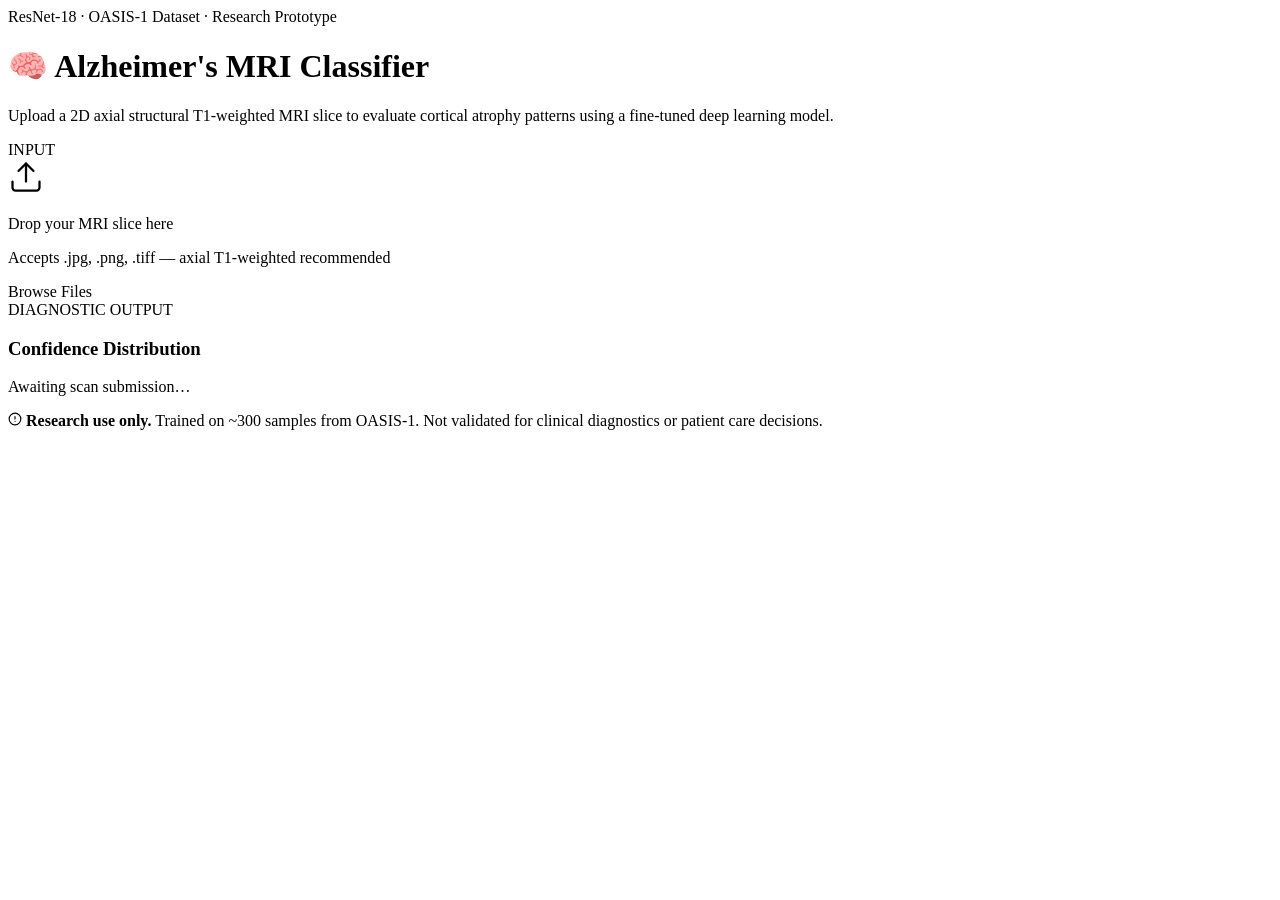
==== frontend/index.html @ d016dac1 "Rename index.html to frontend/index.html" ====
<!DOCTYPE html>
<html lang="en">
<head>
    <meta charset="UTF-8">
    <meta name="viewport" content="width=device-width, initial-scale=1.0">
    <title>Alzheimer's MRI Classifier</title>
    <link rel="preconnect" href="https://fonts.googleapis.com">
    <link rel="preconnect" href="https://fonts.gstatic.com" crossorigin>
    <link href="https://fonts.googleapis.com/css2?family=Inter:wght@300;400;500;600&family=JetBrains+Mono:wght@400;500&display=swap" rel="stylesheet">
    <link rel="stylesheet" href="styles.css">
</head>
<body>

    <div class="container">
        <header>
            <div class="header-tag">ResNet-18 · OASIS-1 Dataset · Research Prototype</div>
            <h1><span class="brain-icon">🧠</span> Alzheimer's MRI Classifier</h1>
            <p class="subtitle">Upload a 2D axial structural T1-weighted MRI slice to evaluate cortical atrophy patterns using a fine-tuned deep learning model.</p>
        </header>

        <div class="grid">
            <!-- Upload Panel -->
            <div class="card upload-card">
                <div class="card-label">INPUT</div>
                <div id="dropZone" class="drop-zone" onclick="document.getElementById('fileInput').click()">
                    <div class="drop-icon">
                        <svg xmlns="http://www.w3.org/2000/svg" width="36" height="36" viewBox="0 0 24 24" fill="none" stroke="currentColor" stroke-width="1.5" stroke-linecap="round" stroke-linejoin="round">
                            <path d="M21 15v4a2 2 0 0 1-2 2H5a2 2 0 0 1-2-2v-4"/>
                            <polyline points="17 8 12 3 7 8"/>
                            <line x1="12" y1="3" x2="12" y2="15"/>
                        </svg>
                    </div>
                    <p class="drop-title">Drop your MRI slice here</p>
                    <p class="drop-hint">Accepts .jpg, .png, .tiff — axial T1-weighted recommended</p>
                    <span class="btn-browse">Browse Files</span>
                    <input type="file" id="fileInput" accept="image/*" hidden>
                </div>
                <div class="preview-wrapper" id="previewWrapper" style="display: none;">
                    <img id="previewImage" class="mri-preview" src="#" alt="MRI Scan Preview">
                    <div class="preview-label">
                        <span class="mono" id="previewFilename">scan.jpg</span>
                        <span class="change-link" onclick="document.getElementById('fileInput').click()">Change</span>
                    </div>
                </div>
            </div>

            <!-- Results Panel -->
            <div class="card metrics-card">
                <div class="card-label">DIAGNOSTIC OUTPUT</div>
                <h3>Confidence Distribution</h3>

                <div id="warningBanner" class="warning-banner" style="display: none;"></div>

                <div id="resultsContainer">
                    <div class="placeholder-state">
                        <div class="placeholder-bars">
                            <div class="ph-bar" style="width: 80%"></div>
                            <div class="ph-bar" style="width: 55%"></div>
                            <div class="ph-bar" style="width: 35%"></div>
                            <div class="ph-bar" style="width: 20%"></div>
                        </div>
                        <p class="placeholder-text">Awaiting scan submission…</p>
                    </div>
                </div>

                <footer class="clinical-disclaimer">
                    <svg xmlns="http://www.w3.org/2000/svg" width="14" height="14" viewBox="0 0 24 24" fill="none" stroke="currentColor" stroke-width="2" stroke-linecap="round" stroke-linejoin="round"><circle cx="12" cy="12" r="10"/><line x1="12" y1="8" x2="12" y2="12"/><line x1="12" y1="16" x2="12.01" y2="16"/></svg>
                    <span><strong>Research use only.</strong> Trained on ~300 samples from OASIS-1. Not validated for clinical diagnostics or patient care decisions.</span>
                </footer>
            </div>
        </div>
    </div>

    <script src="script.js"></script>
</body>
</html>
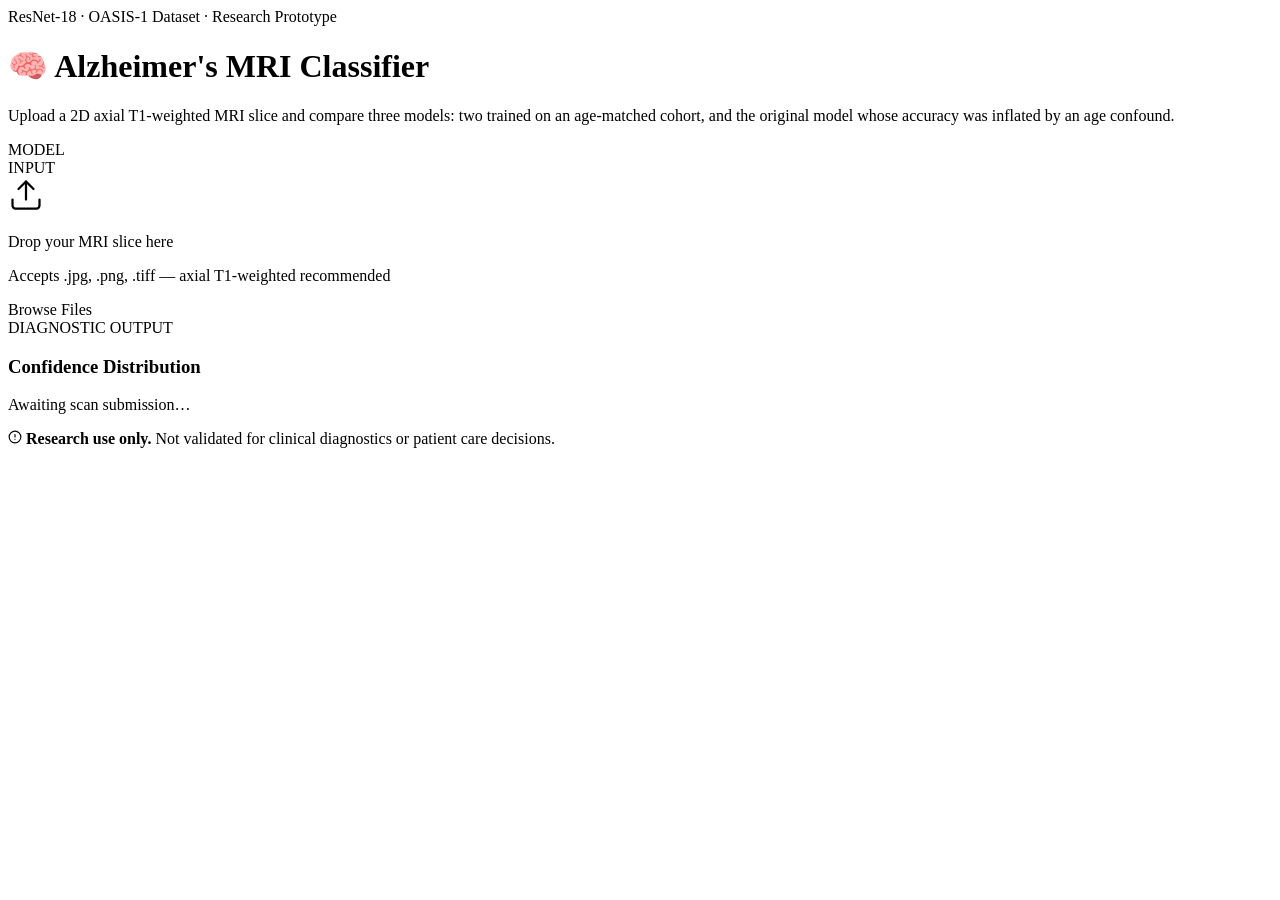
==== commit a9e2a139: "Rename index.html to frontend/index.html" ====
--- a/frontend/index.html
+++ b/frontend/index.html
@@ -1,76 +1,80 @@
-<!DOCTYPE html>
-<html lang="en">
-<head>
-    <meta charset="UTF-8">
-    <meta name="viewport" content="width=device-width, initial-scale=1.0">
-    <title>Alzheimer's MRI Classifier</title>
-    <link rel="preconnect" href="https://fonts.googleapis.com">
-    <link rel="preconnect" href="https://fonts.gstatic.com" crossorigin>
-    <link href="https://fonts.googleapis.com/css2?family=Inter:wght@300;400;500;600&family=JetBrains+Mono:wght@400;500&display=swap" rel="stylesheet">
-    <link rel="stylesheet" href="styles.css">
-</head>
-<body>
-
-    <div class="container">
-        <header>
-            <div class="header-tag">ResNet-18 · OASIS-1 Dataset · Research Prototype</div>
-            <h1><span class="brain-icon">🧠</span> Alzheimer's MRI Classifier</h1>
-            <p class="subtitle">Upload a 2D axial structural T1-weighted MRI slice to evaluate cortical atrophy patterns using a fine-tuned deep learning model.</p>
-        </header>
-
-        <div class="grid">
-            <!-- Upload Panel -->
-            <div class="card upload-card">
-                <div class="card-label">INPUT</div>
-                <div id="dropZone" class="drop-zone" onclick="document.getElementById('fileInput').click()">
-                    <div class="drop-icon">
-                        <svg xmlns="http://www.w3.org/2000/svg" width="36" height="36" viewBox="0 0 24 24" fill="none" stroke="currentColor" stroke-width="1.5" stroke-linecap="round" stroke-linejoin="round">
-                            <path d="M21 15v4a2 2 0 0 1-2 2H5a2 2 0 0 1-2-2v-4"/>
-                            <polyline points="17 8 12 3 7 8"/>
-                            <line x1="12" y1="3" x2="12" y2="15"/>
-                        </svg>
-                    </div>
-                    <p class="drop-title">Drop your MRI slice here</p>
-                    <p class="drop-hint">Accepts .jpg, .png, .tiff — axial T1-weighted recommended</p>
-                    <span class="btn-browse">Browse Files</span>
-                    <input type="file" id="fileInput" accept="image/*" hidden>
-                </div>
-                <div class="preview-wrapper" id="previewWrapper" style="display: none;">
-                    <img id="previewImage" class="mri-preview" src="#" alt="MRI Scan Preview">
-                    <div class="preview-label">
-                        <span class="mono" id="previewFilename">scan.jpg</span>
-                        <span class="change-link" onclick="document.getElementById('fileInput').click()">Change</span>
-                    </div>
-                </div>
-            </div>
-
-            <!-- Results Panel -->
-            <div class="card metrics-card">
-                <div class="card-label">DIAGNOSTIC OUTPUT</div>
-                <h3>Confidence Distribution</h3>
-
-                <div id="warningBanner" class="warning-banner" style="display: none;"></div>
-
-                <div id="resultsContainer">
-                    <div class="placeholder-state">
-                        <div class="placeholder-bars">
-                            <div class="ph-bar" style="width: 80%"></div>
-                            <div class="ph-bar" style="width: 55%"></div>
-                            <div class="ph-bar" style="width: 35%"></div>
-                            <div class="ph-bar" style="width: 20%"></div>
-                        </div>
-                        <p class="placeholder-text">Awaiting scan submission…</p>
-                    </div>
-                </div>
-
-                <footer class="clinical-disclaimer">
-                    <svg xmlns="http://www.w3.org/2000/svg" width="14" height="14" viewBox="0 0 24 24" fill="none" stroke="currentColor" stroke-width="2" stroke-linecap="round" stroke-linejoin="round"><circle cx="12" cy="12" r="10"/><line x1="12" y1="8" x2="12" y2="12"/><line x1="12" y1="16" x2="12.01" y2="16"/></svg>
-                    <span><strong>Research use only.</strong> Trained on ~300 samples from OASIS-1. Not validated for clinical diagnostics or patient care decisions.</span>
-                </footer>
-            </div>
-        </div>
-    </div>
-
-    <script src="script.js"></script>
-</body>
-</html>
+<!DOCTYPE html>
+<html lang="en">
+<head>
+    <meta charset="UTF-8">
+    <meta name="viewport" content="width=device-width, initial-scale=1.0">
+    <title>Alzheimer's MRI Classifier</title>
+    <link rel="preconnect" href="https://fonts.googleapis.com">
+    <link rel="preconnect" href="https://fonts.gstatic.com" crossorigin>
+    <link href="https://fonts.googleapis.com/css2?family=Inter:wght@300;400;500;600&family=JetBrains+Mono:wght@400;500&display=swap" rel="stylesheet">
+    <link rel="stylesheet" href="styles.css">
+</head>
+<body>
+
+    <div class="container">
+        <header>
+            <div class="header-tag">ResNet-18 · OASIS-1 Dataset · Research Prototype</div>
+            <h1><span class="brain-icon">🧠</span> Alzheimer's MRI Classifier</h1>
+            <p class="subtitle">Upload a 2D axial T1-weighted MRI slice and compare three models: two trained on an age-matched cohort, and the original model whose accuracy was inflated by an age confound.</p>
+        </header>
+
+        <div class="grid">
+            <!-- Upload Panel -->
+            <div class="card upload-card">
+                <div class="card-label">MODEL</div>
+                <div class="model-picker" id="modelPicker" role="radiogroup" aria-label="Choose a model"></div>
+
+                <div class="card-label">INPUT</div>
+                <div id="dropZone" class="drop-zone" tabindex="0" role="button" aria-label="Upload an MRI slice">
+                    <div class="drop-icon">
+                        <svg xmlns="http://www.w3.org/2000/svg" width="36" height="36" viewBox="0 0 24 24" fill="none" stroke="currentColor" stroke-width="1.5" stroke-linecap="round" stroke-linejoin="round">
+                            <path d="M21 15v4a2 2 0 0 1-2 2H5a2 2 0 0 1-2-2v-4"/>
+                            <polyline points="17 8 12 3 7 8"/>
+                            <line x1="12" y1="3" x2="12" y2="15"/>
+                        </svg>
+                    </div>
+                    <p class="drop-title">Drop your MRI slice here</p>
+                    <p class="drop-hint">Accepts .jpg, .png, .tiff — axial T1-weighted recommended</p>
+                    <span class="btn-browse">Browse Files</span>
+                    <input type="file" id="fileInput" accept="image/*" hidden>
+                </div>
+                <div class="preview-wrapper" id="previewWrapper" style="display: none;">
+                    <img id="previewImage" class="mri-preview" src="#" alt="MRI Scan Preview">
+                    <div class="preview-label">
+                        <span class="mono" id="previewFilename">scan.jpg</span>
+                        <span class="change-link" id="changeLink" tabindex="0" role="button">Change</span>
+                    </div>
+                </div>
+            </div>
+
+            <!-- Results Panel -->
+            <div class="card metrics-card">
+                <div class="card-label">DIAGNOSTIC OUTPUT</div>
+                <h3>Confidence Distribution</h3>
+                <p class="result-model" id="resultModel" style="display: none;"></p>
+
+                <div id="warningBanner" class="warning-banner" style="display: none;"></div>
+
+                <div id="resultsContainer">
+                    <div class="placeholder-state">
+                        <div class="placeholder-bars">
+                            <div class="ph-bar" style="width: 80%"></div>
+                            <div class="ph-bar" style="width: 55%"></div>
+                            <div class="ph-bar" style="width: 35%"></div>
+                            <div class="ph-bar" style="width: 20%"></div>
+                        </div>
+                        <p class="placeholder-text">Awaiting scan submission…</p>
+                    </div>
+                </div>
+
+                <footer class="clinical-disclaimer">
+                    <svg xmlns="http://www.w3.org/2000/svg" width="14" height="14" viewBox="0 0 24 24" fill="none" stroke="currentColor" stroke-width="2" stroke-linecap="round" stroke-linejoin="round"><circle cx="12" cy="12" r="10"/><line x1="12" y1="8" x2="12" y2="12"/><line x1="12" y1="16" x2="12.01" y2="16"/></svg>
+                    <span><strong>Research use only.</strong> <span id="disclaimerText"></span> Not validated for clinical diagnostics or patient care decisions.</span>
+                </footer>
+            </div>
+        </div>
+    </div>
+
+    <script src="script.js"></script>
+</body>
+</html>
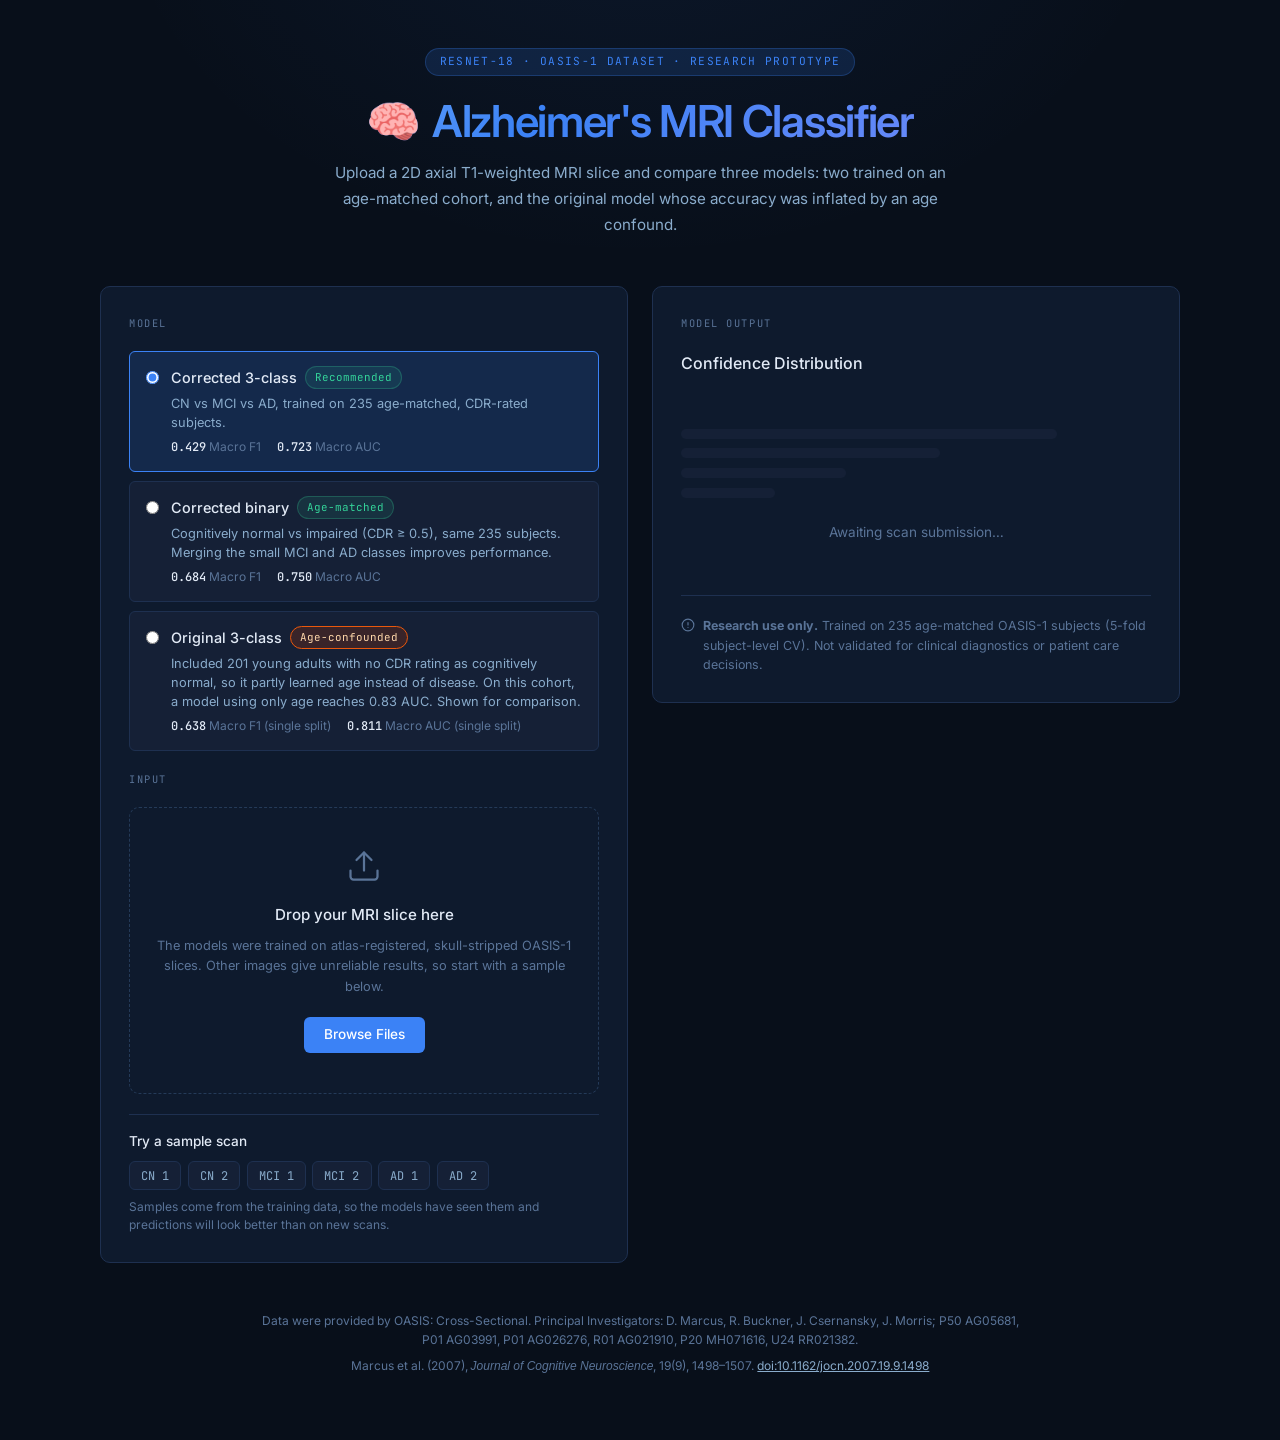
==== commit 007daa42: "Add files via upload" ====
--- a/frontend/index.html
+++ b/frontend/index.html
@@ -34,7 +34,7 @@
                         </svg>
                     </div>
                     <p class="drop-title">Drop your MRI slice here</p>
-                    <p class="drop-hint">Accepts .jpg, .png, .tiff — axial T1-weighted recommended</p>
+                    <p class="drop-hint">The models were trained on atlas-registered, skull-stripped OASIS-1 slices. Other images give unreliable results, so start with a sample below.</p>
                     <span class="btn-browse">Browse Files</span>
                     <input type="file" id="fileInput" accept="image/*" hidden>
                 </div>
@@ -45,11 +45,17 @@
                         <span class="change-link" id="changeLink" tabindex="0" role="button">Change</span>
                     </div>
                 </div>
+
+                <div class="samples">
+                    <p class="samples-title">Try a sample scan</p>
+                    <div class="sample-row" id="sampleRow"></div>
+                    <p class="sample-note">Samples come from the training data, so the models have seen them and predictions will look better than on new scans.</p>
+                </div>
             </div>
 
             <!-- Results Panel -->
             <div class="card metrics-card">
-                <div class="card-label">DIAGNOSTIC OUTPUT</div>
+                <div class="card-label">MODEL OUTPUT</div>
                 <h3>Confidence Distribution</h3>
                 <p class="result-model" id="resultModel" style="display: none;"></p>
 
@@ -73,6 +79,10 @@
                 </footer>
             </div>
         </div>
+        <footer class="site-footer">
+            <p>Data were provided by OASIS: Cross-Sectional. Principal Investigators: D. Marcus, R. Buckner, J. Csernansky, J. Morris; P50 AG05681, P01 AG03991, P01 AG026276, R01 AG021910, P20 MH071616, U24 RR021382.</p>
+            <p>Marcus et al. (2007), <i>Journal of Cognitive Neuroscience</i>, 19(9), 1498–1507. <a href="https://doi.org/10.1162/jocn.2007.19.9.1498">doi:10.1162/jocn.2007.19.9.1498</a></p>
+        </footer>
     </div>
 
     <script src="script.js"></script>
--- a/frontend/styles.css
+++ b/frontend/styles.css
@@ -0,0 +1,614 @@
+/* ── Tokens ─────────────────────────────────────────────────────────────────── */
+:root {
+    --bg:           #080f1a;
+    --surface:      #0e1a2d;
+    --surface-2:    #152036;
+    --border:       #1e3050;
+    --border-light: #243a58;
+
+    --accent:       #3b82f6;
+    --accent-2:     #818cf8;
+    --accent-glow:  rgba(59, 130, 246, 0.15);
+
+    --text:         #e2eaf6;
+    --text-muted:   #5a7498;
+    --text-dim:     #8aaccc;
+
+    --warning-bg:   rgba(124, 45, 18, 0.35);
+    --warning-border: #ea580c;
+    --warning-text: #fed7aa;
+
+    --success:      #34d399;
+    --error:        #f87171;
+
+    --radius:       10px;
+    --radius-sm:    6px;
+    --mono:         'JetBrains Mono', monospace;
+    --sans:         'Inter', -apple-system, BlinkMacSystemFont, sans-serif;
+}
+
+/* ── Reset & Base ───────────────────────────────────────────────────────────── */
+*, *::before, *::after { box-sizing: border-box; margin: 0; padding: 0; }
+
+body {
+    background-color: var(--bg);
+    background-image:
+        radial-gradient(ellipse 60% 40% at 50% -10%, rgba(59,130,246,0.08) 0%, transparent 70%);
+    color: var(--text);
+    font-family: var(--sans);
+    font-size: 15px;
+    line-height: 1.6;
+    min-height: 100vh;
+    padding: 3rem 1.25rem 4rem;
+}
+
+/* ── Layout ─────────────────────────────────────────────────────────────────── */
+.container {
+    max-width: 1080px;
+    margin: 0 auto;
+}
+
+/* ── Header ─────────────────────────────────────────────────────────────────── */
+header {
+    text-align: center;
+    margin-bottom: 3rem;
+}
+
+.header-tag {
+    display: inline-block;
+    font-family: var(--mono);
+    font-size: 0.7rem;
+    letter-spacing: 0.12em;
+    text-transform: uppercase;
+    color: var(--accent);
+    background: var(--accent-glow);
+    border: 1px solid rgba(59,130,246,0.25);
+    border-radius: 999px;
+    padding: 0.25rem 0.85rem;
+    margin-bottom: 1.25rem;
+}
+
+h1 {
+    font-size: clamp(1.9rem, 4vw, 2.75rem);
+    font-weight: 600;
+    letter-spacing: -0.03em;
+    line-height: 1.15;
+    margin-bottom: 0.85rem;
+    background: linear-gradient(135deg, #93c5fd 0%, var(--accent) 40%, var(--accent-2) 100%);
+    -webkit-background-clip: text;
+    -webkit-text-fill-color: transparent;
+    background-clip: text;
+}
+
+.brain-icon {
+    -webkit-text-fill-color: initial;
+    margin-right: 0.2rem;
+}
+
+.subtitle {
+    color: var(--text-dim);
+    font-size: 0.95rem;
+    max-width: 620px;
+    margin: 0 auto;
+    line-height: 1.7;
+}
+
+/* ── Grid ───────────────────────────────────────────────────────────────────── */
+.grid {
+    display: grid;
+    grid-template-columns: repeat(auto-fit, minmax(420px, 1fr));
+    gap: 1.5rem;
+    align-items: start;
+}
+
+/* ── Cards ──────────────────────────────────────────────────────────────────── */
+.card {
+    background: var(--surface);
+    border: 1px solid var(--border);
+    border-radius: var(--radius);
+    padding: 1.75rem;
+    display: flex;
+    flex-direction: column;
+    gap: 1.25rem;
+}
+
+.card-label {
+    font-family: var(--mono);
+    font-size: 0.65rem;
+    letter-spacing: 0.15em;
+    color: var(--text-muted);
+    text-transform: uppercase;
+}
+
+.metrics-card h3 {
+    font-size: 1rem;
+    font-weight: 500;
+    color: var(--text);
+    margin: 0;
+}
+
+/* ── Model Picker ───────────────────────────────────────────────────────────── */
+.model-picker {
+    display: flex;
+    flex-direction: column;
+    gap: 0.6rem;
+}
+
+.model-option {
+    display: flex;
+    gap: 0.75rem;
+    align-items: flex-start;
+    padding: 0.85rem 1rem;
+    border: 1px solid var(--border);
+    border-radius: var(--radius-sm);
+    background: var(--surface-2);
+    cursor: pointer;
+    transition: border-color 0.15s, background 0.15s;
+}
+
+.model-option:hover { border-color: var(--border-light); }
+
+.model-option:has(input:checked) {
+    border-color: var(--accent);
+    background: var(--accent-glow);
+}
+
+.model-option:has(input:focus-visible) {
+    outline: 2px solid var(--accent);
+    outline-offset: 2px;
+}
+
+.model-option input {
+    accent-color: var(--accent);
+    margin-top: 0.3rem;
+    flex-shrink: 0;
+}
+
+.model-body {
+    display: flex;
+    flex-direction: column;
+    gap: 0.3rem;
+    min-width: 0;
+}
+
+.model-head {
+    display: flex;
+    flex-wrap: wrap;
+    align-items: center;
+    gap: 0.5rem;
+}
+
+.model-name {
+    font-weight: 500;
+    font-size: 0.9rem;
+    color: var(--text);
+}
+
+.model-tag {
+    font-family: var(--mono);
+    font-size: 0.68rem;
+    border-radius: 999px;
+    padding: 0.1rem 0.55rem;
+    border: 1px solid;
+}
+
+.tag-good {
+    color: var(--success);
+    background: rgba(52, 211, 153, 0.1);
+    border-color: rgba(52, 211, 153, 0.25);
+}
+
+.tag-warn {
+    color: var(--warning-text);
+    background: var(--warning-bg);
+    border-color: var(--warning-border);
+}
+
+.model-desc {
+    font-size: 0.8rem;
+    color: var(--text-dim);
+    line-height: 1.5;
+}
+
+.model-metrics {
+    display: flex;
+    flex-wrap: wrap;
+    gap: 1rem;
+    font-size: 0.75rem;
+    color: var(--text-muted);
+}
+
+.model-metrics b {
+    font-family: var(--mono);
+    font-weight: 500;
+    color: var(--text);
+}
+
+.model-unavailable {
+    display: none;
+    font-size: 0.75rem;
+    color: var(--error);
+}
+
+.model-option.disabled {
+    opacity: 0.5;
+    cursor: not-allowed;
+}
+
+.model-option.disabled .model-unavailable { display: block; }
+
+.result-model {
+    font-size: 0.8rem;
+    color: var(--text-dim);
+    margin-top: -0.75rem;
+}
+
+/* ── Drop Zone ──────────────────────────────────────────────────────────────── */
+.drop-zone {
+    border: 1.5px dashed var(--border-light);
+    border-radius: var(--radius);
+    padding: 2.5rem 1.5rem;
+    text-align: center;
+    cursor: pointer;
+    transition: border-color 0.2s, background 0.2s;
+    display: flex;
+    flex-direction: column;
+    align-items: center;
+    gap: 0.5rem;
+}
+
+.drop-zone:hover,
+.drop-zone:focus-visible,
+.drop-zone.drag-over {
+    border-color: var(--accent);
+    background: var(--accent-glow);
+    outline: none;
+}
+
+.drop-icon {
+    color: var(--text-muted);
+    margin-bottom: 0.25rem;
+    transition: color 0.2s;
+}
+
+.drop-zone:hover .drop-icon,
+.drop-zone.drag-over .drop-icon {
+    color: var(--accent);
+}
+
+.drop-title {
+    font-weight: 500;
+    color: var(--text);
+    font-size: 0.95rem;
+}
+
+.drop-hint {
+    font-size: 0.8rem;
+    color: var(--text-muted);
+    margin-bottom: 0.5rem;
+}
+
+.btn-browse {
+    display: inline-block;
+    background: var(--accent);
+    color: #fff;
+    font-size: 0.85rem;
+    font-weight: 500;
+    padding: 0.45rem 1.25rem;
+    border-radius: var(--radius-sm);
+    cursor: pointer;
+    transition: opacity 0.15s, transform 0.15s;
+    margin-top: 0.25rem;
+    user-select: none;
+}
+
+.btn-browse:hover { opacity: 0.88; transform: translateY(-1px); }
+.btn-browse:active { transform: translateY(0); }
+
+/* ── Preview ────────────────────────────────────────────────────────────────── */
+.preview-wrapper {
+    display: flex;
+    flex-direction: column;
+    align-items: center;
+    gap: 0.75rem;
+}
+
+.mri-preview {
+    width: 100%;
+    max-height: 320px;
+    object-fit: contain;
+    border-radius: var(--radius-sm);
+    border: 1px solid var(--border);
+    background: #000;
+    display: block;
+}
+
+.preview-label {
+    display: flex;
+    justify-content: space-between;
+    align-items: center;
+    width: 100%;
+    font-size: 0.8rem;
+}
+
+.mono {
+    font-family: var(--mono);
+    color: var(--text-dim);
+    font-size: 0.75rem;
+}
+
+.change-link {
+    color: var(--accent);
+    cursor: pointer;
+    font-size: 0.8rem;
+    font-weight: 500;
+    transition: opacity 0.15s;
+}
+.change-link:hover { opacity: 0.75; }
+.change-link:focus-visible { outline: 2px solid var(--accent); outline-offset: 2px; border-radius: 3px; }
+
+/* ── Sample Scans ───────────────────────────────────────────────────────────── */
+.samples {
+    display: flex;
+    flex-direction: column;
+    gap: 0.5rem;
+    padding-top: 1rem;
+    border-top: 1px solid var(--border);
+}
+
+.samples-title {
+    font-size: 0.85rem;
+    font-weight: 500;
+    color: var(--text);
+}
+
+.sample-row {
+    display: flex;
+    flex-wrap: wrap;
+    gap: 0.4rem;
+}
+
+.sample-btn {
+    font-family: var(--mono);
+    font-size: 0.75rem;
+    color: var(--text-dim);
+    background: var(--surface-2);
+    border: 1px solid var(--border);
+    border-radius: var(--radius-sm);
+    padding: 0.35rem 0.7rem;
+    cursor: pointer;
+    transition: border-color 0.15s, color 0.15s;
+}
+
+.sample-btn:hover { border-color: var(--accent); color: var(--text); }
+.sample-btn:focus-visible { outline: 2px solid var(--accent); outline-offset: 2px; }
+
+.sample-note {
+    font-size: 0.75rem;
+    color: var(--text-muted);
+    line-height: 1.5;
+}
+
+/* ── Placeholder State ──────────────────────────────────────────────────────── */
+.placeholder-state {
+    display: flex;
+    flex-direction: column;
+    align-items: center;
+    gap: 1.5rem;
+    padding: 2rem 0;
+}
+
+.placeholder-bars {
+    width: 100%;
+    display: flex;
+    flex-direction: column;
+    gap: 0.6rem;
+}
+
+.ph-bar {
+    height: 10px;
+    border-radius: 999px;
+    background: var(--surface-2);
+    animation: pulse 2s ease-in-out infinite;
+}
+
+.ph-bar:nth-child(2) { animation-delay: 0.15s; }
+.ph-bar:nth-child(3) { animation-delay: 0.3s; }
+.ph-bar:nth-child(4) { animation-delay: 0.45s; }
+
+@keyframes pulse {
+    0%, 100% { opacity: 0.4; }
+    50%       { opacity: 0.8; }
+}
+
+.placeholder-text {
+    font-size: 0.85rem;
+    color: var(--text-muted);
+}
+
+/* ── Loading Spinner ────────────────────────────────────────────────────────── */
+.loading {
+    display: flex;
+    flex-direction: column;
+    align-items: center;
+    gap: 1rem;
+    padding: 3rem 0;
+    color: var(--text-dim);
+    font-size: 0.9rem;
+}
+
+.spinner {
+    width: 32px;
+    height: 32px;
+    border: 2.5px solid var(--border-light);
+    border-top-color: var(--accent);
+    border-radius: 50%;
+    animation: spin 0.7s linear infinite;
+}
+
+@keyframes spin {
+    to { transform: rotate(360deg); }
+}
+
+/* ── Warning Banner ─────────────────────────────────────────────────────────── */
+.warning-banner {
+    background: var(--warning-bg);
+    border: 1px solid var(--warning-border);
+    color: var(--warning-text);
+    padding: 0.7rem 1rem;
+    border-radius: var(--radius-sm);
+    font-size: 0.85rem;
+    line-height: 1.5;
+}
+
+/* ── Result Bars ────────────────────────────────────────────────────────────── */
+.results-list {
+    display: flex;
+    flex-direction: column;
+    gap: 1.1rem;
+    padding: 0.25rem 0;
+}
+
+.bar-row {
+    display: flex;
+    flex-direction: column;
+    gap: 0.4rem;
+}
+
+.bar-labels {
+    display: flex;
+    justify-content: space-between;
+    align-items: baseline;
+}
+
+.class-name {
+    font-size: 0.88rem;
+    color: var(--text-dim);
+    font-weight: 400;
+}
+
+.winner .class-name {
+    color: #93c5fd;
+    font-weight: 600;
+}
+
+.percentage-val {
+    font-family: var(--mono);
+    font-size: 0.8rem;
+    color: var(--text-muted);
+}
+
+.winner .percentage-val {
+    color: var(--accent);
+}
+
+.bar-track {
+    background: var(--surface-2);
+    height: 8px;
+    border-radius: 999px;
+    overflow: hidden;
+}
+
+.bar-fill {
+    background: linear-gradient(to right, var(--accent), var(--accent-2));
+    height: 100%;
+    border-radius: 999px;
+    width: 0%;
+    transition: width 0.7s cubic-bezier(0.4, 0, 0.2, 1);
+}
+
+.winner .bar-fill {
+    background: linear-gradient(to right, #60a5fa, #a5b4fc);
+    box-shadow: 0 0 10px rgba(96, 165, 250, 0.4);
+}
+
+/* ── Top Prediction Badge ───────────────────────────────────────────────────── */
+.prediction-badge {
+    display: inline-flex;
+    align-items: center;
+    gap: 0.4rem;
+    font-family: var(--mono);
+    font-size: 0.75rem;
+    color: var(--success);
+    background: rgba(52, 211, 153, 0.1);
+    border: 1px solid rgba(52, 211, 153, 0.25);
+    border-radius: 999px;
+    padding: 0.2rem 0.6rem;
+    margin-left: 0.5rem;
+    vertical-align: middle;
+}
+
+/* ── Error State ────────────────────────────────────────────────────────────── */
+.error {
+    text-align: center;
+    padding: 2.5rem 1rem;
+    color: var(--error);
+    font-size: 0.9rem;
+    line-height: 1.7;
+}
+
+.error small {
+    display: block;
+    margin-top: 0.4rem;
+    font-family: var(--mono);
+    font-size: 0.73rem;
+    color: var(--text-muted);
+}
+
+/* ── Disclaimer ─────────────────────────────────────────────────────────────── */
+.clinical-disclaimer {
+    display: flex;
+    align-items: flex-start;
+    gap: 0.5rem;
+    padding-top: 1.25rem;
+    border-top: 1px solid var(--border);
+    font-size: 0.78rem;
+    color: var(--text-muted);
+    line-height: 1.55;
+    margin-top: auto;
+}
+
+.clinical-disclaimer svg {
+    flex-shrink: 0;
+    margin-top: 2px;
+}
+
+/* ── Site Footer (data acknowledgement) ─────────────────────────────────────── */
+.site-footer {
+    max-width: 760px;
+    margin: 3rem auto 0;
+    text-align: center;
+    font-size: 0.75rem;
+    line-height: 1.6;
+    color: var(--text-muted);
+    display: flex;
+    flex-direction: column;
+    gap: 0.4rem;
+}
+
+.site-footer a { color: var(--text-dim); }
+.site-footer a:hover { color: var(--accent); }
+
+.warning-banner { white-space: pre-line; }
+
+/* ── Responsive ─────────────────────────────────────────────────────────────── */
+@media (max-width: 680px) {
+    body { padding: 2rem 1rem 3rem; }
+
+    .grid {
+        grid-template-columns: 1fr;
+    }
+
+    h1 { font-size: 1.75rem; }
+}
+
+@media (max-width: 480px) {
+    .grid { grid-template-columns: minmax(0, 1fr); }
+    .card { padding: 1.25rem; }
+}
+
+@media (prefers-reduced-motion: reduce) {
+    .bar-fill    { transition: none; }
+    .ph-bar      { animation: none; opacity: 0.5; }
+    .spinner     { animation: none; }
+}
